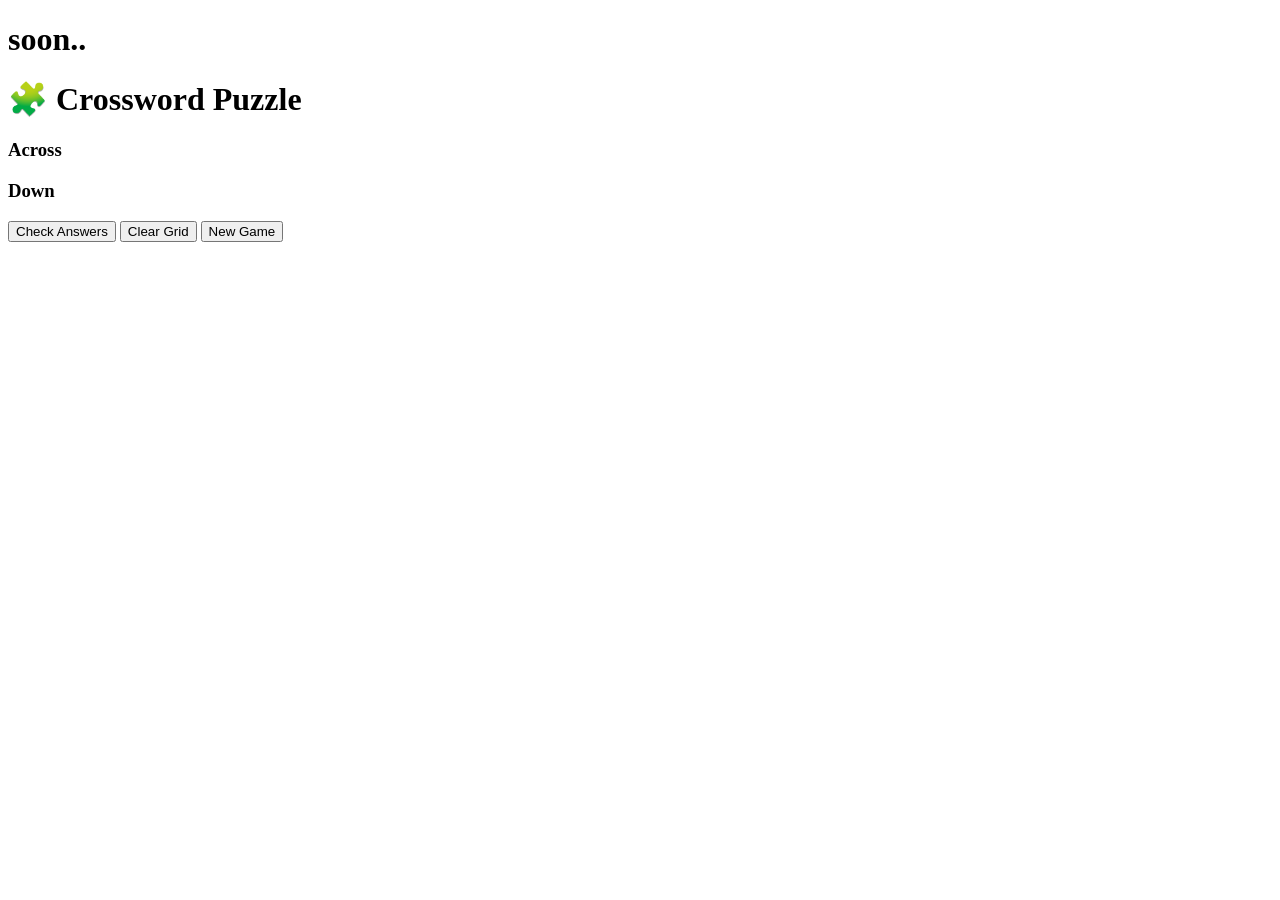
==== crossword.html @ b546776e "crosswords developing stage" ====
<!DOCTYPE html>
<html lang="en">
<head>
    <meta charset="UTF-8">
    <meta name="viewport" content="width=device-width, initial-scale=1.0">
    <title>Crossword Puzzle</title>
</head>
<body>
    <h1>soon..</h1>
    <div class="container">
        <h1>🧩 Crossword Puzzle</h1>
        <div style="text-align: center;">
        <div id="grid" class="grid"></div>
        </div>
    </div>
    <div class = "clues">
        <div class="clue-selection">
            <h3>Across</h3>
            <div id="across-clues"></div>
        </div>
        <div class="clue-selection">
            <h3>Down</h3>
            <div id="down-clues"></div>
        </div>
    </div>


    <div class="buttons">
        <button class="check-btn" onclick="checkAnswers()">Check Answers</button>
        <button class="clear-btn" onclick="clearGrid()">Clear Grid</button>
        <button class="new-btn" onclick="generatePuzzle()">New Game</button>
    </div>
    <script src="functions.js"></script>
</body>

</html>
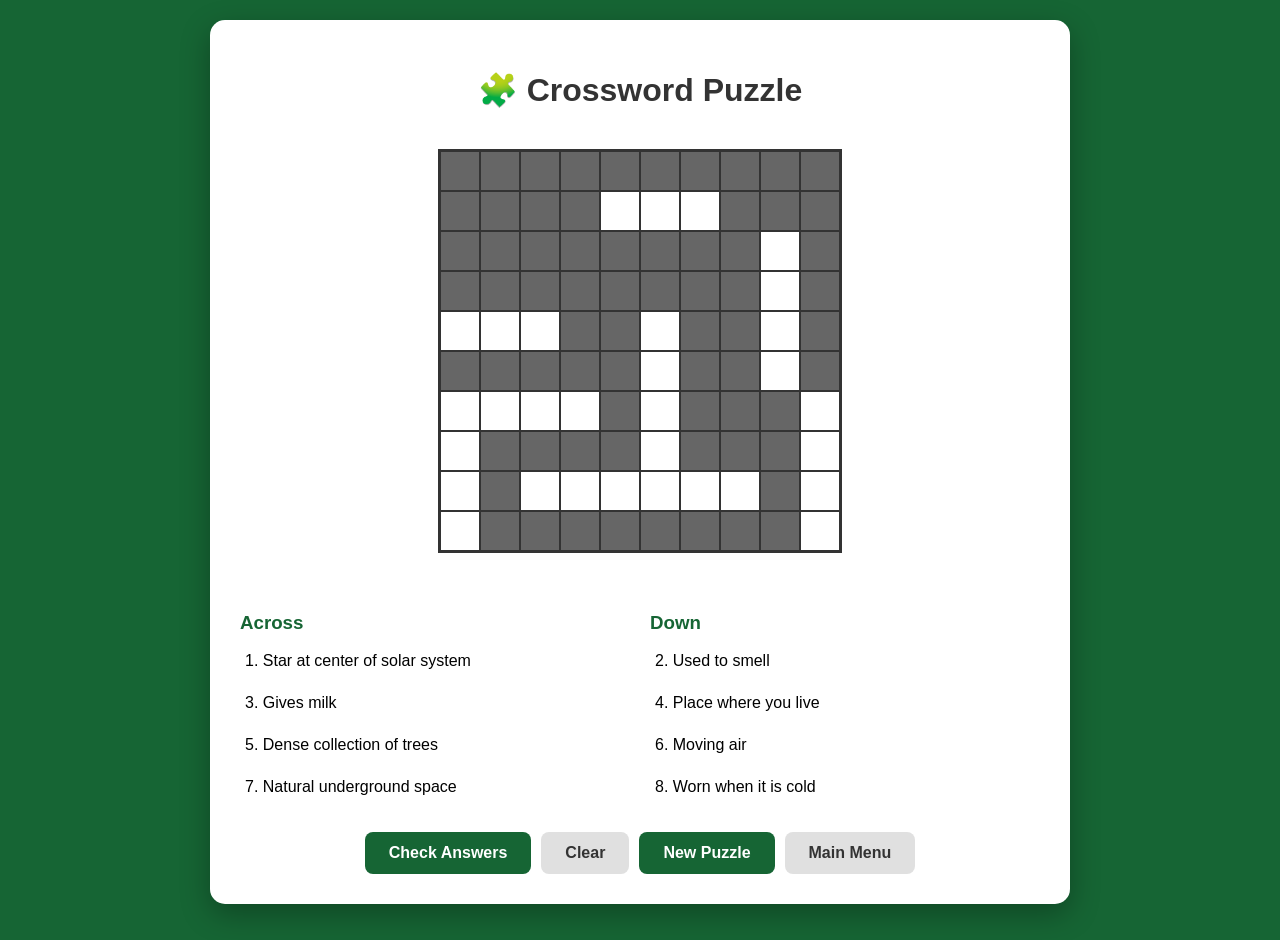
==== commit 344448e3: "done Bug fixes, changed themes in DD game, added DD game dificulty levels, added crossword game. gam" ====
--- a/crossword.html
+++ b/crossword.html
@@ -4,33 +4,736 @@
     <meta charset="UTF-8">
     <meta name="viewport" content="width=device-width, initial-scale=1.0">
     <title>Crossword Puzzle</title>
+    <style>
+        body {
+            font-family: Arial, sans-serif;
+            display: flex;
+            flex-direction: column;
+            align-items: center;
+            padding: 20px;
+            background-color: #166534;
+            min-height: 100vh;
+            margin: 0;
+        }
+        
+        .container {
+            background: white;
+            padding: 30px;
+            border-radius: 15px;
+            box-shadow: 0 10px 30px rgba(0,0,0,0.3);
+            max-width: 800px;
+            width: 100%;
+        }
+        
+        h1 {
+            color: #333;
+            text-align: center;
+            margin-bottom: 20px;
+        }
+        
+        .grid-container {
+            display: inline-block;
+            margin: 20px 0;
+        }
+        
+        .grid {
+            display: grid;
+            gap: 0;
+            background: white;
+            border: 2px solid #333;
+        }
+        
+        .cell {
+            width: 40px;
+            height: 40px;
+            border: 1px solid #333;
+            text-align: center;
+            font-size: 20px;
+            font-weight: bold;
+            text-transform: uppercase;
+            background: white;
+            position: relative;
+            box-sizing: border-box;
+        }
+        
+        .cell:disabled {
+            background: #666;
+        }
+        
+        .cell:focus {
+            outline: 3px solid #667eea;
+            z-index: 1;
+        }
+        
+        .cell.correct {
+            background: #90EE90;
+        }
+        
+        .cell.incorrect {
+            background: #FFB6C1;
+        }
+        
+        .cell.highlighted {
+            background: #E6F3FF;
+        }
+        
+        .number {
+            position: absolute;
+            top: 2px;
+            left: 3px;
+            font-size: 10px;
+            color: #666;
+        }
+        
+        .clues {
+            display: grid;
+            grid-template-columns: 1fr 1fr;
+            gap: 20px;
+            margin-top: 20px;
+        }
+        
+        .clue-section h3 {
+            color: #166534;
+            margin-bottom: 10px;
+        }
+        
+        .clue {
+            margin: 8px 0;
+            line-height: 1.5;
+            cursor: pointer;
+            padding: 5px;
+            border-radius: 5px;
+            transition: background 0.2s;
+        }
+        
+        .clue:hover {
+            background: #f0f0f0;
+        }
+        
+        .buttons {
+            display: flex;
+            gap: 10px;
+            justify-content: center;
+            margin-top: 20px;
+        }
+        
+        button {
+            padding: 12px 24px;
+            font-size: 16px;
+            border: none;
+            border-radius: 8px;
+            cursor: pointer;
+            font-weight: bold;
+            transition: transform 0.2s;
+        }
+        
+        button:hover {
+            transform: translateY(-2px);
+        }
+        
+        .check-btn {
+            background: #166534;
+            color: white;
+        }
+        
+        .new-btn {
+            background: #166534;
+            color: white;
+        }
+        
+        .clear-btn {
+            background: #e0e0e0;
+            color: #333;
+        }
+        
+        /* Victory Modal */
+        .modal-overlay {
+            display: none;
+            position: fixed;
+            top: 0;
+            left: 0;
+            right: 0;
+            bottom: 0;
+            background: rgba(255, 255, 255, 0.98);
+            z-index: 1000;
+            justify-content: center;
+            align-items: center;
+            animation: fadeIn 0.4s ease;
+        }
+        
+        .modal-overlay.show {
+            display: flex;
+        }
+        
+        .victory-modal {
+            text-align: center;
+            max-width: 500px;
+            animation: slideIn 0.6s ease;
+        }
+        
+        .victory-title {
+            font-size: 48px;
+            color: #333;
+            margin-bottom: 20px;
+            font-weight: 300;
+            letter-spacing: 2px;
+        }
+        
+        .victory-message {
+            font-size: 20px;
+            color: #666;
+            margin-bottom: 40px;
+            font-weight: 300;
+        }
+        
+        .victory-buttons {
+            display: flex;
+            gap: 15px;
+            justify-content: center;
+        }
+        
+        .victory-btn {
+            padding: 15px 35px;
+            font-size: 16px;
+            border: 2px solid #333;
+            background: white;
+            color: #333;
+            border-radius: 0;
+            cursor: pointer;
+            font-weight: 500;
+            transition: all 0.3s ease;
+            letter-spacing: 1px;
+        }
+        
+        .victory-btn:hover {
+            background: #333;
+            color: white;
+        }
+        
+        .victory-btn.primary {
+            background: #333;
+            color: white;
+        }
+        
+        .victory-btn.primary:hover {
+            background: #555;
+            border-color: #555;
+        }
+        
+        @keyframes fadeIn {
+            from { opacity: 0; }
+            to { opacity: 1; }
+        }
+        
+        @keyframes slideIn {
+            from {
+                transform: translateY(30px);
+                opacity: 0;
+            }
+            to {
+                transform: translateY(0);
+                opacity: 1;
+            }
+        } 
+        
+        
+        
+        @keyframes slideIn {
+            from {
+                transform: translateY(-50px) scale(0.8);
+                opacity: 0;
+            }
+            to {
+                transform: translateY(0) scale(1);
+                opacity: 1;
+            }
+        }
+        
+        @keyframes bounce {
+            0%, 100% { transform: translateY(0); }
+            50% { transform: translateY(-20px); }
+        }
+        
+        @keyframes confettiFall {
+            0% {
+                transform: translateY(-100px) rotate(0deg);
+                opacity: 1;
+            }
+            100% {
+                transform: translateY(500px) rotate(720deg);
+                opacity: 0;
+            }
+        }
+    </style>
 </head>
 <body>
-    <h1>soon..</h1>
     <div class="container">
         <h1>🧩 Crossword Puzzle</h1>
         <div style="text-align: center;">
-        <div id="grid" class="grid"></div>
+            <div class="grid-container">
+                <div id="grid" class="grid"></div>
+            </div>
+        </div>
+        
+        <div class="clues">
+            <div class="clue-section">
+                <h3>Across</h3>
+                <div id="across-clues"></div>
+            </div>
+            <div class="clue-section">
+                <h3>Down</h3>
+                <div id="down-clues"></div>
+            </div>
+        </div>
+        
+        <div class="buttons">
+            <button class="check-btn" onclick="checkAnswers()">Check Answers</button>
+            <button class="clear-btn" onclick="clearGrid()">Clear</button>
+            <button class="new-btn" onclick="generatePuzzle()">New Puzzle</button>
+            <button class="clear-btn" onclick="window.location.href='index.html'">Main Menu</button>
         </div>
     </div>
-    <div class = "clues">
-        <div class="clue-selection">
-            <h3>Across</h3>
-            <div id="across-clues"></div>
-        </div>
-        <div class="clue-selection">
-            <h3>Down</h3>
-            <div id="down-clues"></div>
+    
+    <!-- Victory Modal -->
+    <div id="victoryModal" class="modal-overlay" onclick="closeVictoryModal()">
+        <div class="victory-modal" onclick="event.stopPropagation()">
+            <div class="victory-title">Puzzle Completed</div>
+            <div class="victory-message">Well done!</div>
+            <div class="victory-buttons">
+                <button class="victory-btn" onclick="closeVictoryModal()">Close</button>
+                <button class="victory-btn primary" onclick="closeVictoryModal(); generatePuzzle();">New Puzzle</button>
+            </div>
         </div>
     </div>
 
-
-    <div class="buttons">
-        <button class="check-btn" onclick="checkAnswers()">Check Answers</button>
-        <button class="clear-btn" onclick="clearGrid()">Clear Grid</button>
-        <button class="new-btn" onclick="generatePuzzle()">New Game</button>
-    </div>
-    <script src="functions.js"></script>
+    <script>
+        const wordBank = [
+            { word: 'CAT', clue: 'Feline pet' },
+            { word: 'DOG', clue: 'Man\'s best friend' },
+            { word: 'SUN', clue: 'Star at center of solar system' },
+            { word: 'MOON', clue: 'Earth\'s natural satellite' },
+            { word: 'TREE', clue: 'Tall woody plant' },
+            { word: 'BOOK', clue: 'Thing you read' },
+            { word: 'OCEAN', clue: 'Large body of salt water' },
+            { word: 'RIVER', clue: 'Flowing body of water' },
+            { word: 'STAR', clue: 'Celestial body that shines' },
+            { word: 'RAIN', clue: 'Water falling from clouds' },
+            { word: 'SNOW', clue: 'Frozen precipitation' },
+            { word: 'WIND', clue: 'Moving air' },
+            { word: 'FIRE', clue: 'Hot glowing substance' },
+            { word: 'BIRD', clue: 'Feathered flying animal' },
+            { word: 'FISH', clue: 'Aquatic animal with gills' },
+            { word: 'LION', clue: 'King of the jungle'},
+            { word: 'BEAR', clue: 'Large mammal with thick fur' },
+            { word: 'WOLF', clue: 'Wild canine' },
+            { word: 'HORSE', clue: 'Domesticated hoofed animal' },
+            { word: 'SNAKE', clue: 'Legless reptile' },
+            { word: 'ELEPHANT', clue: 'Largest land animal' },
+            { word: 'BRAIN', clue: 'Control center of the body' },
+            { word: 'HEART', clue: 'Pumps blood through the body' },
+            { word: 'MOUNTAIN', clue: 'Large natural elevation of the earth' },
+            { word: 'VALLEY', clue: 'Low area between hills or mountains' },
+            { word: 'ISLAND', clue: 'Land surrounded by water' },
+            { word: 'DESERT', clue: 'Dry, arid region' },
+            { word: 'FOREST', clue: 'Dense collection of trees' },
+            { word: 'CLOUD', clue: 'Visible mass of condensed water vapor' },
+            { word: 'RAINBOW', clue: 'Arc of colors in the sky' },
+            { word: 'THUNDER', clue: 'Sound following lightning' },
+            { word: 'LIGHTNING', clue: 'Electrical discharge in the atmosphere' },
+            { word: 'VOLCANO', clue: 'Mountain that erupts lava' },
+            { word: 'GLACIER', clue: 'Large mass of ice' },
+            { word: 'CANYON', clue: 'Deep gorge' },
+            { word: 'OASIS', clue: 'Fertile spot in a desert' },
+            { word: 'CAVE', clue: 'Natural underground space' },
+            { word: 'WHALE', clue: 'Large marine mammal' },
+            { word: 'OCEAN', clue: 'Vast body of salt water' },
+            { word: 'EURASIA', clue: 'Largest continent' },
+            { word: 'AFRICA', clue: 'Continent known for its wildlife' },
+            { word: 'JUPITER', clue: 'Largest planet in our solar system' },
+            { word: 'APPLE', clue: 'Red or green fruit' },
+            { word: 'BREAD', clue: 'Used for sandwiches' },
+            { word: 'CHAIR', clue: 'You sit on it' },
+            { word: 'SHOE', clue: 'Worn on your foot' },
+            { word: 'HOUSE', clue: 'Place where you live' },
+            { word: 'CAR', clue: 'Vehicle with four wheels' },
+            { word: 'MILK', clue: 'White drink from cows' },
+            { word: 'EGG', clue: 'Breakfast food from chickens' },
+            { word: 'DOG', clue: 'Barks and wags tail' },
+            { word: 'CAT', clue: 'Purrs and chases mice' },
+            { word: 'HAND', clue: 'At the end of your arm' },
+            { word: 'FOOT', clue: 'At the end of your leg' },
+            { word: 'NOSE', clue: 'Used to smell' },
+            { word: 'EAR', clue: 'Used to hear' },
+            { word: 'EYE', clue: 'Used to see' },
+            { word: 'BAG', clue: 'Used to carry things' },
+            { word: 'COAT', clue: 'Worn when it is cold' },
+            { word: 'HAT', clue: 'Worn on your head' },
+            { word: 'SOAP', clue: 'Used to wash hands' },
+            { word: 'FORK', clue: 'Used to eat food' },
+            { word: 'SPOON', clue: 'Used for soup' },
+            { word: 'CUP', clue: 'Used for tea or coffee' },
+            { word: 'DOOR', clue: 'You open it to enter' },
+            { word: 'BED', clue: 'You sleep on it' },
+            { word: 'PEN', clue: 'Used to write' },
+            { word: 'BOOK', clue: 'You read it' },
+            { word: 'CHAIR', clue: 'You sit on it' },
+            { word: 'TABLE', clue: 'You eat at it' },
+            { word: 'FISH', clue: 'Lives in water' },
+            { word: 'BIRD', clue: 'Has wings and flies' },
+            { word: 'DUCK', clue: 'Quacks and swims' },
+            { word: 'COW', clue: 'Gives milk' },
+            { word: 'PIG', clue: 'Says oink' },
+            { word: 'HORSE', clue: 'You can ride it' },
+            { word: 'SHEEP', clue: 'Has wool' },
+            { word: 'GOAT', clue: 'Has horns and eats grass' },
+            { word: 'SUN', clue: 'Shines in the sky' },
+            { word: 'MOON', clue: 'Seen at night' },
+            { word: 'STAR', clue: 'Twinkles in the sky' },
+            { word: 'RAIN', clue: 'Falls from clouds' },
+            { word: 'SNOW', clue: 'White and cold' },
+            { word: 'WIND', clue: 'Moves the leaves' },
+            { word: 'TREE', clue: 'Has leaves and branches' },
+            { word: 'GRASS', clue: 'Green and grows in yards' },
+            { word: 'LEAF', clue: 'Grows on a tree' },
+            { word: 'ROOT', clue: 'Underground part of a plant' },
+            { word: 'BELL', clue: 'Rings when you shake it' },
+            { word: 'BALL', clue: 'Round and used in games' },
+            { word: 'TOY', clue: 'Children play with it' }
+        ];
+
+        let grid = [];
+        let words = [];
+        const GRID_SIZE = 10;
+        let currentWord = null; // Tracks which word is currently active
+
+        function generatePuzzle() {
+            grid = Array(GRID_SIZE).fill().map(() => Array(GRID_SIZE).fill(null));
+            words = [];
+            
+            const selectedWords = [...wordBank].sort(() => Math.random() - 0.5).slice(0, 8);
+            
+            selectedWords.forEach((item, i) => {
+                const dir = i % 2 === 0 ? 'across' : 'down';
+                placeWord(item.word, item.clue, dir);
+            });
+            
+            renderGrid();
+            renderClues();
+        }
+
+        function placeWord(word, clue, dir) {
+            let placed = false;
+            let attempts = 0;
+            
+            while (!placed && attempts < 100) {
+                const row = Math.floor(Math.random() * GRID_SIZE);
+                const col = Math.floor(Math.random() * GRID_SIZE);
+                
+                if (canPlaceWord(word, row, col, dir)) {
+                    for (let i = 0; i < word.length; i++) {
+                        if (dir === 'across') {
+                            grid[row][col + i] = word[i];
+                        } else {
+                            grid[row + i][col] = word[i];
+                        }
+                    }
+                    words.push({ word, clue, row, col, dir, number: words.length + 1 });
+                    placed = true;
+                }
+                attempts++;
+            }
+        }
+
+        function canPlaceWord(word, row, col, dir) {
+            if (dir === 'across') {
+                // Check if word fits horizontally
+                if (col + word.length > GRID_SIZE) return false;
+                
+                // Check space before word (must be empty or edge)
+                if (col > 0 && grid[row][col - 1] !== null) return false;
+                
+                // Check space after word (must be empty or edge)
+                if (col + word.length < GRID_SIZE && grid[row][col + word.length] !== null) return false;
+                
+                // Check each cell of the word
+                for (let i = 0; i < word.length; i++) {
+                    const currentCell = grid[row][col + i];
+                    
+                    // Cell must be empty OR have the same letter (for intersections)
+                    if (currentCell !== null && currentCell !== word[i]) {
+                        return false;
+                    }
+                    
+                    // Check cells above and below (must be empty unless it's an intersection)
+                    if (currentCell === null) {
+                        if (row > 0 && grid[row - 1][col + i] !== null) return false;
+                        if (row < GRID_SIZE - 1 && grid[row + 1][col + i] !== null) return false;
+                    }
+                }
+            } else {
+                // Check if word fits vertically
+                if (row + word.length > GRID_SIZE) return false;
+                
+                // Check space before word (must be empty or edge)
+                if (row > 0 && grid[row - 1][col] !== null) return false;
+                
+                // Check space after word (must be empty or edge)
+                if (row + word.length < GRID_SIZE && grid[row + word.length][col] !== null) return false;
+                
+                // Check each cell of the word
+                for (let i = 0; i < word.length; i++) {
+                    const currentCell = grid[row + i][col];
+                    
+                    // Cell must be empty OR have the same letter (for intersections)
+                    if (currentCell !== null && currentCell !== word[i]) {
+                        return false;
+                    }
+                    
+                    // Check cells left and right (must be empty unless it's an intersection)
+                    if (currentCell === null) {
+                        if (col > 0 && grid[row + i][col - 1] !== null) return false;
+                        if (col < GRID_SIZE - 1 && grid[row + i][col + 1] !== null) return false;
+                    }
+                }
+            }
+            return true;
+        }
+
+        function renderGrid() {
+            const gridEl = document.getElementById('grid');
+            gridEl.style.gridTemplateColumns = `repeat(${GRID_SIZE}, 40px)`;
+            gridEl.innerHTML = '';
+            
+            for (let row = 0; row < GRID_SIZE; row++) {
+                for (let col = 0; col < GRID_SIZE; col++) {
+                    const input = document.createElement('input');
+                    input.type = 'text';
+                    input.maxLength = 1;
+                    input.className = 'cell';
+                    input.dataset.row = row;
+                    input.dataset.col = col;
+                    
+                    if (grid[row][col] === null) {
+                        input.disabled = true;
+                    } else {
+                        input.dataset.answer = grid[row][col];
+                        
+                        // Add click handler to set current word
+                        input.addEventListener('click', () => {
+                            setCurrentWord(row, col);
+                        });
+                        
+                        const wordStart = words.find(w => w.row === row && w.col === col);
+                        if (wordStart) {
+                            const num = document.createElement('span');
+                            num.className = 'number';
+                            num.textContent = wordStart.number;
+                            input.appendChild(num);
+                        }
+                        
+                        input.addEventListener('input', (e) => {
+                            e.target.value = e.target.value.toUpperCase();
+                            if (e.target.value && currentWord) {
+                                moveToNextInWord(e.target);
+                            }
+                        });
+                        
+                        input.addEventListener('keydown', (e) => {
+                            if (e.key === 'Backspace' && !e.target.value && currentWord) {
+                                moveToPrevInWord(e.target);
+                            }
+                        });
+                    }
+                    
+                    gridEl.appendChild(input);
+                }
+            }
+        }
+
+        function setCurrentWord(row, col) {
+            // Find which word(s) contain this cell
+            const wordsAtCell = words.filter(w => {
+                if (w.dir === 'across') {
+                    return w.row === row && col >= w.col && col < w.col + w.word.length;
+                } else {
+                    return w.col === col && row >= w.row && row < w.row + w.word.length;
+                }
+            });
+            
+            // If there are multiple words (intersection), toggle between them
+            if (wordsAtCell.length > 0) {
+                if (!currentWord || !wordsAtCell.includes(currentWord)) {
+                    currentWord = wordsAtCell[0];
+                } else {
+                    const idx = wordsAtCell.indexOf(currentWord);
+                    currentWord = wordsAtCell[(idx + 1) % wordsAtCell.length];
+                }
+                highlightCurrentWord();
+            }
+        }
+        
+        function highlightCurrentWord() {
+            // Remove previous highlights
+            document.querySelectorAll('.cell').forEach(c => c.classList.remove('highlighted'));
+            
+            if (!currentWord) return;
+            
+            // Highlight cells of current word
+            for (let i = 0; i < currentWord.word.length; i++) {
+                let r, c;
+                if (currentWord.dir === 'across') {
+                    r = currentWord.row;
+                    c = currentWord.col + i;
+                } else {
+                    r = currentWord.row + i;
+                    c = currentWord.col;
+                }
+                const cell = document.querySelector(`.cell[data-row="${r}"][data-col="${c}"]`);
+                if (cell) cell.classList.add('highlighted');
+            }
+        }
+        
+        function moveToNextInWord(input) {
+            if (!currentWord) return;
+            
+            const row = parseInt(input.dataset.row);
+            const col = parseInt(input.dataset.col);
+            
+            let nextRow, nextCol;
+            if (currentWord.dir === 'across') {
+                nextRow = row;
+                nextCol = col + 1;
+                // Check if next cell is still within the word
+                if (nextCol >= currentWord.col + currentWord.word.length) return;
+            } else {
+                nextRow = row + 1;
+                nextCol = col;
+                // Check if next cell is still within the word
+                if (nextRow >= currentWord.row + currentWord.word.length) return;
+            }
+            
+            const nextCell = document.querySelector(`.cell[data-row="${nextRow}"][data-col="${nextCol}"]`);
+            if (nextCell && !nextCell.disabled) {
+                nextCell.focus();
+            }
+        }
+        
+        function moveToPrevInWord(input) {
+            if (!currentWord) return;
+            
+            const row = parseInt(input.dataset.row);
+            const col = parseInt(input.dataset.col);
+            
+            let prevRow, prevCol;
+            if (currentWord.dir === 'across') {
+                prevRow = row;
+                prevCol = col - 1;
+                // Check if previous cell is still within the word
+                if (prevCol < currentWord.col) return;
+            } else {
+                prevRow = row - 1;
+                prevCol = col;
+                // Check if previous cell is still within the word
+                if (prevRow < currentWord.row) return;
+            }
+            
+            const prevCell = document.querySelector(`.cell[data-row="${prevRow}"][data-col="${prevCol}"]`);
+            if (prevCell && !prevCell.disabled) {
+                prevCell.focus();
+            }
+        }
+
+        function renderClues() {
+            const acrossEl = document.getElementById('across-clues');
+            const downEl = document.getElementById('down-clues');
+            acrossEl.innerHTML = '';
+            downEl.innerHTML = '';
+            
+            words.forEach(w => {
+                const div = document.createElement('div');
+                div.className = 'clue';
+                div.textContent = `${w.number}. ${w.clue}`;
+                
+                // Add click handler to focus on the first cell of the word
+                div.addEventListener('click', () => {
+                    focusOnWord(w.row, w.col);
+                });
+                
+                if (w.dir === 'across') {
+                    acrossEl.appendChild(div);
+                } else {
+                    downEl.appendChild(div);
+                }
+            });
+        }
+        
+        function focusOnWord(row, col) {
+            // Find the input cell at the specified row and column
+            const cell = document.querySelector(`.cell[data-row="${row}"][data-col="${col}"]`);
+            if (cell && !cell.disabled) {
+                setCurrentWord(row, col);
+                cell.focus();
+                cell.select(); // Also select any existing text in the cell
+            }
+        }
+
+        function checkAnswers() {
+            const cells = document.querySelectorAll('.cell:not(:disabled)');
+            let correct = 0;
+            let total = 0;
+            
+            cells.forEach(cell => {
+                total++;
+                cell.classList.remove('correct', 'incorrect');
+                if (cell.value.toUpperCase() === cell.dataset.answer) {
+                    cell.classList.add('correct');
+                    correct++;
+                } else if (cell.value) {
+                    cell.classList.add('incorrect');
+                }
+            });
+            
+            if (correct === total) {
+                setTimeout(() => showVictoryModal(), 300);
+            }
+        }
+        
+        function showVictoryModal() {
+            const modal = document.getElementById('victoryModal');
+            modal.classList.add('show');
+        }
+        
+        function closeVictoryModal() {
+            const modal = document.getElementById('victoryModal');
+            modal.classList.remove('show');
+        }
+        
+        function createConfetti() {
+            const modal = document.querySelector('.victory-modal');
+            const colors = ['#667eea', '#764ba2', '#f093fb', '#4facfe', '#43e97b'];
+            
+            for (let i = 0; i < 50; i++) {
+                const confetti = document.createElement('div');
+                confetti.className = 'confetti';
+                confetti.style.left = Math.random() * 100 + '%';
+                confetti.style.background = colors[Math.floor(Math.random() * colors.length)];
+                confetti.style.animationDelay = Math.random() * 3 + 's';
+                confetti.style.animationDuration = (Math.random() * 2 + 2) + 's';
+                modal.appendChild(confetti);
+                
+                // Remove confetti after animation
+                setTimeout(() => confetti.remove(), 5000);
+            }
+        }
+
+        function clearGrid() {
+            document.querySelectorAll('.cell:not(:disabled)').forEach(cell => {
+                cell.value = '';
+                cell.classList.remove('correct', 'incorrect');
+            });
+        }
+
+        generatePuzzle();
+    </script>
 </body>
-
 </html>
